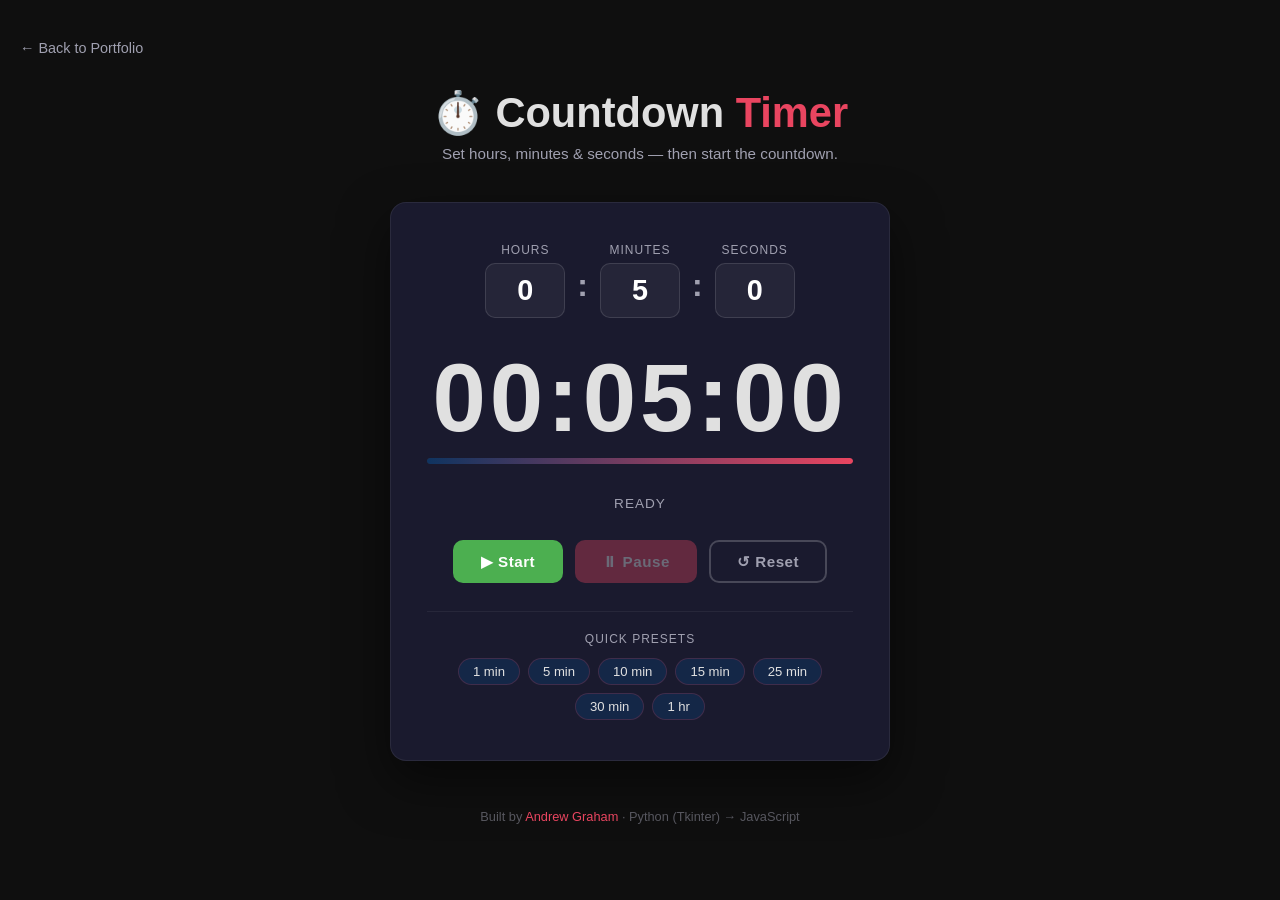
==== static/countdown/index.html @ 60b05079 "Initial commit: Andrew Graham personal portfolio website" ====
<!DOCTYPE html>
<html lang="en">
<head>
  <meta charset="UTF-8" />
  <meta name="viewport" content="width=device-width, initial-scale=1.0" />
  <title>Countdown Timer — Andrew Graham</title>
  <style>
    /* ── Reset & Variables ──────────────────────────────── */
    *, *::before, *::after { box-sizing: border-box; margin: 0; padding: 0; }

    :root {
      --bg:       #0f0f0f;
      --surface:  #1a1a2e;
      --accent:   #e94560;
      --accent2:  #0f3460;
      --text:     #e0e0e0;
      --muted:    #a0a0b0;
      --white:    #ffffff;
      --green:    #4caf50;
      --radius:   10px;
    }

    html { font-size: 16px; }

    body {
      font-family: 'Segoe UI', Tahoma, Geneva, Verdana, sans-serif;
      background: var(--bg);
      color: var(--text);
      min-height: 100vh;
      display: flex;
      flex-direction: column;
      align-items: center;
      justify-content: flex-start;
      padding: 40px 20px 60px;
    }

    /* ── Back link ─────────────────────────────────────── */
    .back-link {
      align-self: flex-start;
      color: var(--muted);
      font-size: 0.9rem;
      text-decoration: none;
      margin-bottom: 32px;
      display: flex;
      align-items: center;
      gap: 6px;
      transition: color 0.25s ease;
    }
    .back-link:hover { color: var(--accent); }

    /* ── Header ────────────────────────────────────────── */
    .app-header {
      text-align: center;
      margin-bottom: 40px;
    }
    .app-header h1 {
      font-size: clamp(1.8rem, 4vw, 2.6rem);
      font-weight: 800;
      margin-bottom: 8px;
    }
    .app-header h1 span { color: var(--accent); }
    .app-header p { color: var(--muted); font-size: 0.95rem; }

    /* ── Card ──────────────────────────────────────────── */
    .timer-card {
      background: var(--surface);
      border: 1px solid rgba(255,255,255,0.07);
      border-radius: 16px;
      padding: 40px 36px;
      width: 100%;
      max-width: 500px;
      box-shadow: 0 20px 50px rgba(0,0,0,0.5);
    }

    /* ── Input row ─────────────────────────────────────── */
    .input-row {
      display: flex;
      gap: 12px;
      justify-content: center;
      margin-bottom: 32px;
    }

    .time-field {
      display: flex;
      flex-direction: column;
      align-items: center;
      gap: 6px;
    }

    .time-field label {
      font-size: 0.75rem;
      text-transform: uppercase;
      letter-spacing: 1px;
      color: var(--muted);
    }

    .time-field input {
      width: 80px;
      text-align: center;
      font-size: 1.8rem;
      font-weight: 700;
      color: var(--white);
      background: rgba(255,255,255,0.05);
      border: 1px solid rgba(255,255,255,0.12);
      border-radius: var(--radius);
      padding: 10px 6px;
      outline: none;
      transition: border-color 0.25s ease;
      -moz-appearance: textfield;
    }
    .time-field input::-webkit-inner-spin-button,
    .time-field input::-webkit-outer-spin-button { display: none; }
    .time-field input:focus { border-color: var(--accent); }
    .time-field input:disabled {
      opacity: 0.5;
      cursor: not-allowed;
    }

    .colon {
      font-size: 2rem;
      font-weight: 700;
      color: var(--muted);
      align-self: flex-end;
      padding-bottom: 14px;
    }

    /* ── Display ───────────────────────────────────────── */
    .timer-display {
      text-align: center;
      font-size: clamp(3.5rem, 14vw, 6rem);
      font-weight: 800;
      letter-spacing: 0.04em;
      font-variant-numeric: tabular-nums;
      margin-bottom: 12px;
      transition: color 0.4s ease;
      line-height: 1;
    }
    .timer-display.running { color: var(--green); }
    .timer-display.paused  { color: var(--accent); }
    .timer-display.done    { color: var(--accent); animation: pulse 0.8s ease infinite alternate; }

    @keyframes pulse {
      from { opacity: 1; }
      to   { opacity: 0.4; }
    }

    /* Progress bar */
    .progress-wrap {
      background: rgba(255,255,255,0.06);
      border-radius: 4px;
      height: 6px;
      margin-bottom: 32px;
      overflow: hidden;
    }
    .progress-bar {
      height: 100%;
      background: linear-gradient(to right, var(--accent2), var(--accent));
      border-radius: 4px;
      transition: width 0.5s linear;
      width: 100%;
    }

    /* ── Status label ──────────────────────────────────── */
    .status-label {
      text-align: center;
      font-size: 0.85rem;
      color: var(--muted);
      letter-spacing: 1px;
      text-transform: uppercase;
      margin-bottom: 28px;
      min-height: 1.2em;
    }

    /* ── Controls ──────────────────────────────────────── */
    .controls {
      display: flex;
      gap: 12px;
      justify-content: center;
    }

    .btn {
      padding: 0.65rem 1.6rem;
      border-radius: var(--radius);
      border: 2px solid transparent;
      font-size: 0.95rem;
      font-weight: 700;
      cursor: pointer;
      transition: transform 0.2s ease, opacity 0.2s ease;
      letter-spacing: 0.5px;
    }
    .btn:hover:not(:disabled) { transform: translateY(-2px); opacity: 0.88; }
    .btn:disabled { opacity: 0.35; cursor: not-allowed; transform: none; }

    .btn-start  { background: var(--green);   color: var(--white); }
    .btn-pause  { background: var(--accent);  color: var(--white); }
    .btn-reset  { background: transparent; border-color: rgba(255,255,255,0.2); color: var(--muted); }
    .btn-reset:hover:not(:disabled) { border-color: var(--accent); color: var(--accent); }

    /* ── Presets ───────────────────────────────────────── */
    .presets {
      margin-top: 28px;
      border-top: 1px solid rgba(255,255,255,0.06);
      padding-top: 20px;
    }
    .presets-label {
      text-align: center;
      font-size: 0.75rem;
      color: var(--muted);
      text-transform: uppercase;
      letter-spacing: 1px;
      margin-bottom: 12px;
    }
    .preset-btns {
      display: flex;
      flex-wrap: wrap;
      gap: 8px;
      justify-content: center;
    }
    .preset-btn {
      background: rgba(15,52,96,0.5);
      border: 1px solid rgba(233,69,96,0.2);
      color: var(--text);
      font-size: 0.82rem;
      padding: 5px 14px;
      border-radius: 16px;
      cursor: pointer;
      transition: background 0.2s ease, border-color 0.2s ease;
    }
    .preset-btn:hover { background: var(--accent); border-color: var(--accent); color: var(--white); }

    /* ── Alert overlay ─────────────────────────────────── */
    .alert-overlay {
      position: fixed;
      inset: 0;
      background: rgba(0,0,0,0.75);
      display: flex;
      align-items: center;
      justify-content: center;
      z-index: 999;
      opacity: 0;
      pointer-events: none;
      transition: opacity 0.3s ease;
    }
    .alert-overlay.show {
      opacity: 1;
      pointer-events: auto;
    }
    .alert-box {
      background: var(--surface);
      border: 1px solid var(--accent);
      border-radius: 16px;
      padding: 36px 32px;
      text-align: center;
      max-width: 360px;
      width: 90%;
      transform: scale(0.9);
      transition: transform 0.3s ease;
    }
    .alert-overlay.show .alert-box { transform: scale(1); }
    .alert-icon { font-size: 3rem; margin-bottom: 12px; }
    .alert-box h2 { font-size: 1.5rem; margin-bottom: 8px; color: var(--white); }
    .alert-box p  { color: var(--muted); margin-bottom: 20px; }
    .alert-close  { background: var(--accent); color: var(--white); border: none;
                    padding: 10px 28px; border-radius: 8px; font-weight: 700;
                    cursor: pointer; font-size: 0.95rem; }
    .alert-close:hover { opacity: 0.85; }

    /* ── Footer ────────────────────────────────────────── */
    .app-footer {
      margin-top: 48px;
      text-align: center;
      font-size: 0.8rem;
      color: rgba(160,160,176,0.5);
    }
    .app-footer a { color: var(--accent); text-decoration: none; }
    .app-footer a:hover { opacity: 0.8; }
  </style>
</head>
<body>

  <a href="/" class="back-link">← Back to Portfolio</a>

  <header class="app-header">
    <h1>⏱️ Countdown <span>Timer</span></h1>
    <p>Set hours, minutes &amp; seconds — then start the countdown.</p>
  </header>

  <div class="timer-card">

    <!-- Input fields -->
    <div class="input-row">
      <div class="time-field">
        <label for="inputHours">Hours</label>
        <input type="number" id="inputHours" min="0" max="99" value="0" />
      </div>
      <div class="colon">:</div>
      <div class="time-field">
        <label for="inputMinutes">Minutes</label>
        <input type="number" id="inputMinutes" min="0" max="59" value="5" />
      </div>
      <div class="colon">:</div>
      <div class="time-field">
        <label for="inputSeconds">Seconds</label>
        <input type="number" id="inputSeconds" min="0" max="59" value="0" />
      </div>
    </div>

    <!-- Display -->
    <div class="timer-display" id="timerDisplay">00:05:00</div>

    <!-- Progress bar -->
    <div class="progress-wrap">
      <div class="progress-bar" id="progressBar"></div>
    </div>

    <!-- Status -->
    <div class="status-label" id="statusLabel">Ready</div>

    <!-- Controls -->
    <div class="controls">
      <button class="btn btn-start"  id="btnStart">▶ Start</button>
      <button class="btn btn-pause"  id="btnPause"  disabled>⏸ Pause</button>
      <button class="btn btn-reset"  id="btnReset">↺ Reset</button>
    </div>

    <!-- Presets -->
    <div class="presets">
      <div class="presets-label">Quick Presets</div>
      <div class="preset-btns">
        <button class="preset-btn" data-h="0" data-m="1"  data-s="0">1 min</button>
        <button class="preset-btn" data-h="0" data-m="5"  data-s="0">5 min</button>
        <button class="preset-btn" data-h="0" data-m="10" data-s="0">10 min</button>
        <button class="preset-btn" data-h="0" data-m="15" data-s="0">15 min</button>
        <button class="preset-btn" data-h="0" data-m="25" data-s="0">25 min</button>
        <button class="preset-btn" data-h="0" data-m="30" data-s="0">30 min</button>
        <button class="preset-btn" data-h="1" data-m="0"  data-s="0">1 hr</button>
      </div>
    </div>
  </div>

  <!-- Done alert -->
  <div class="alert-overlay" id="alertOverlay">
    <div class="alert-box">
      <div class="alert-icon">✅</div>
      <h2>Time's Up!</h2>
      <p>Your countdown has finished.</p>
      <button class="alert-close" id="alertClose">Dismiss</button>
    </div>
  </div>

  <footer class="app-footer">
    Built by <a href="/">Andrew Graham</a> · Python (Tkinter) → JavaScript
  </footer>

  <script>
    'use strict';

    /* ── DOM refs ──────────────────────────────────────── */
    const inputH    = document.getElementById('inputHours');
    const inputM    = document.getElementById('inputMinutes');
    const inputS    = document.getElementById('inputSeconds');
    const display   = document.getElementById('timerDisplay');
    const progress  = document.getElementById('progressBar');
    const status    = document.getElementById('statusLabel');
    const btnStart  = document.getElementById('btnStart');
    const btnPause  = document.getElementById('btnPause');
    const btnReset  = document.getElementById('btnReset');
    const overlay   = document.getElementById('alertOverlay');
    const alertClose = document.getElementById('alertClose');

    /* ── State ─────────────────────────────────────────── */
    let totalSeconds  = 0;   // original total for progress calculation
    let remaining     = 0;   // seconds left
    let timerId       = null;
    let running       = false;

    /* ── Helpers ───────────────────────────────────────── */
    function pad(n) { return String(n).padStart(2, '0'); }

    function toSeconds(h, m, s) {
      return (parseInt(h, 10) || 0) * 3600
           + (parseInt(m, 10) || 0) * 60
           + (parseInt(s, 10) || 0);
    }

    function formatTime(secs) {
      const h = Math.floor(secs / 3600);
      const m = Math.floor((secs % 3600) / 60);
      const s = secs % 60;
      return `${pad(h)}:${pad(m)}:${pad(s)}`;
    }

    function updateDisplay() {
      display.textContent = formatTime(remaining);
      const pct = totalSeconds > 0 ? (remaining / totalSeconds) * 100 : 100;
      progress.style.width = pct + '%';
    }

    function setInputsDisabled(disabled) {
      inputH.disabled = disabled;
      inputM.disabled = disabled;
      inputS.disabled = disabled;
    }

    function setStatus(msg, cls) {
      status.textContent = msg;
      display.className  = 'timer-display ' + (cls || '');
    }

    /* ── Timer tick ────────────────────────────────────── */
    function tick() {
      if (remaining <= 0) {
        clearInterval(timerId);
        timerId = null;
        running = false;
        remaining = 0;
        updateDisplay();
        setStatus('Time\'s Up! 🎉', 'done');
        btnStart.disabled = true;
        btnPause.disabled = true;
        setInputsDisabled(false);
        showAlert();
        return;
      }
      remaining--;
      updateDisplay();
    }

    /* ── Alert sound — plays frog.mp3 exactly 3 times ─── */
    function playAlertSound() {
      const src   = '/static/sounds/frog.mp3';
      let   plays = 0;

      function playOnce() {
        plays++;
        const audio = new Audio(src);
        audio.volume = 1.0;
        audio.play().catch(err => {
          // Autoplay may be blocked if user hasn't interacted with page yet;
          // the overlay click (Dismiss) will have already unlocked audio by then.
          console.warn('Audio play blocked:', err);
        });
        if (plays < 3) {
          // Wait for this play to finish, then play again
          audio.addEventListener('ended', playOnce, { once: true });
        }
      }

      playOnce();
    }

    /* ── Alert ─────────────────────────────────────────── */
    function showAlert() {
      overlay.classList.add('show');
      playAlertSound();
      // Browser notification (if permitted)
      if ('Notification' in window && Notification.permission === 'granted') {
        new Notification('Countdown Timer', { body: 'Time\'s up!', icon: '' });
      }
    }

    alertClose.addEventListener('click', () => {
      overlay.classList.remove('show');
    });

    /* ── Start ─────────────────────────────────────────── */
    btnStart.addEventListener('click', () => {
      if (!running) {
        if (remaining === 0) {
          // Fresh start — read inputs
          remaining    = toSeconds(inputH.value, inputM.value, inputS.value);
          totalSeconds = remaining;
        }

        if (remaining <= 0) {
          setStatus('Please set a time greater than 0.', '');
          return;
        }

        running = true;
        setInputsDisabled(true);
        btnStart.disabled = true;
        btnPause.disabled = false;
        setStatus('Running…', 'running');

        updateDisplay();
        timerId = setInterval(tick, 1000);

        // Request notification permission
        if ('Notification' in window && Notification.permission === 'default') {
          Notification.requestPermission();
        }
      }
    });

    /* ── Pause / Resume ────────────────────────────────── */
    btnPause.addEventListener('click', () => {
      if (running) {
        // Pause
        clearInterval(timerId);
        timerId = null;
        running = false;
        btnStart.disabled = false;
        btnStart.textContent = '▶ Resume';
        btnPause.disabled = true;
        setStatus('Paused', 'paused');
      }
    });

    /* ── Reset ─────────────────────────────────────────── */
    btnReset.addEventListener('click', () => {
      clearInterval(timerId);
      timerId  = null;
      running  = false;
      remaining    = 0;
      totalSeconds = 0;

      inputH.value = 0;
      inputM.value = 5;
      inputS.value = 0;

      progress.style.width   = '100%';
      display.textContent    = '00:05:00';
      display.className      = 'timer-display';
      status.textContent     = 'Ready';

      btnStart.disabled      = false;
      btnStart.textContent   = '▶ Start';
      btnPause.disabled      = true;

      setInputsDisabled(false);
    });

    /* ── Preset buttons ────────────────────────────────── */
    document.querySelectorAll('.preset-btn').forEach(btn => {
      btn.addEventListener('click', () => {
        if (running) return;          // ignore presets while running

        inputH.value = btn.dataset.h;
        inputM.value = btn.dataset.m;
        inputS.value = btn.dataset.s;

        // Reset display to preset value
        remaining    = 0;
        totalSeconds = 0;
        const secs   = toSeconds(btn.dataset.h, btn.dataset.m, btn.dataset.s);
        display.textContent  = formatTime(secs);
        display.className    = 'timer-display';
        progress.style.width = '100%';
        status.textContent   = 'Ready';
        btnStart.disabled    = false;
        btnStart.textContent = '▶ Start';
        btnPause.disabled    = true;
      });
    });

    /* ── Sync display as user types ────────────────────── */
    [inputH, inputM, inputS].forEach(inp => {
      inp.addEventListener('input', () => {
        if (!running && remaining === 0) {
          const secs = toSeconds(inputH.value, inputM.value, inputS.value);
          display.textContent  = formatTime(secs);
          progress.style.width = '100%';
        }
      });
    });
  </script>
</body>
</html>
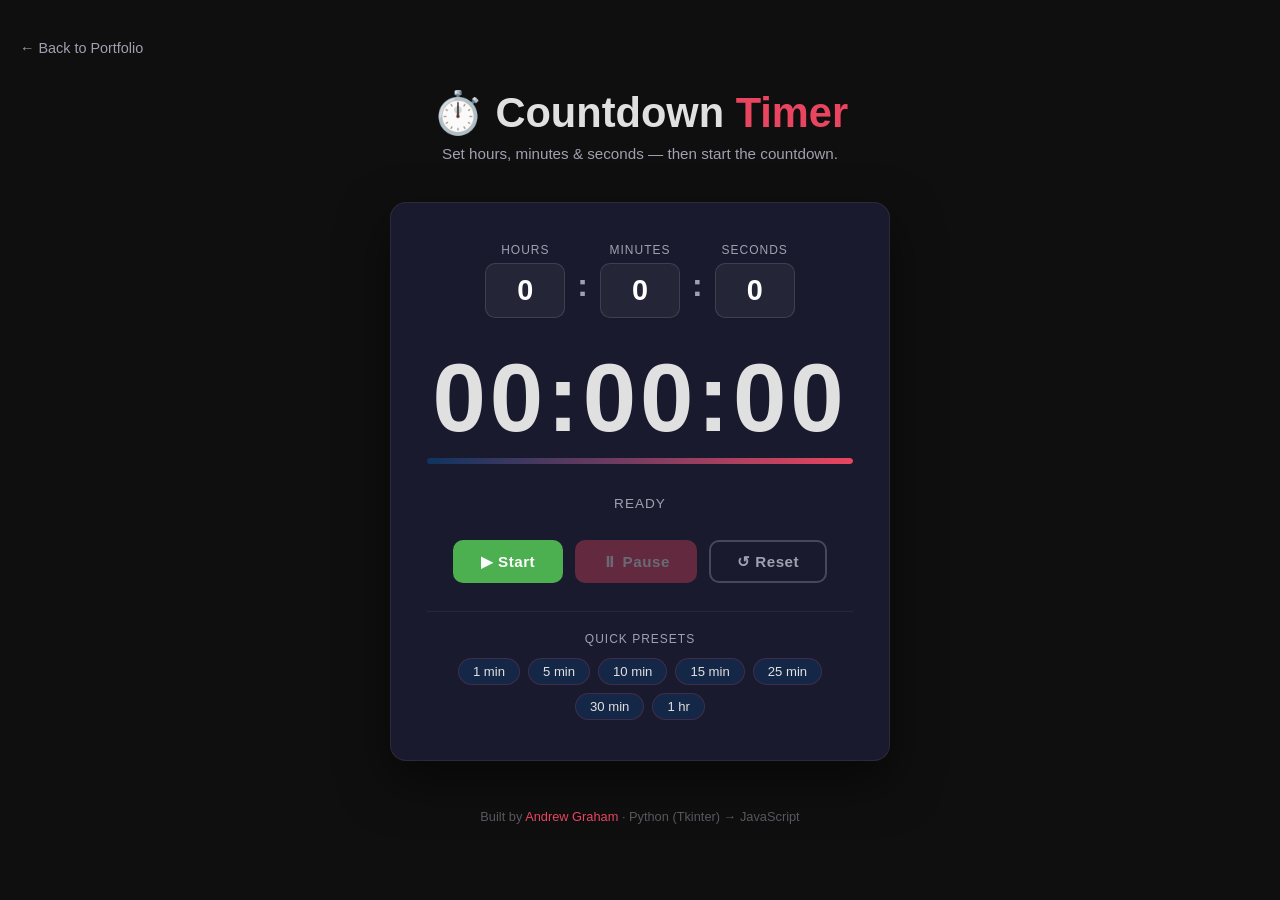
==== commit aaf62ef0: "Updated countdown timer logic to start at 00:00:00" ====
--- a/static/countdown/index.html
+++ b/static/countdown/index.html
@@ -1,26 +1,35 @@
 <!DOCTYPE html>
 <html lang="en">
+
 <head>
   <meta charset="UTF-8" />
   <meta name="viewport" content="width=device-width, initial-scale=1.0" />
   <title>Countdown Timer — Andrew Graham</title>
   <style>
     /* ── Reset & Variables ──────────────────────────────── */
-    *, *::before, *::after { box-sizing: border-box; margin: 0; padding: 0; }
+    *,
+    *::before,
+    *::after {
+      box-sizing: border-box;
+      margin: 0;
+      padding: 0;
+    }
 
     :root {
-      --bg:       #0f0f0f;
-      --surface:  #1a1a2e;
-      --accent:   #e94560;
-      --accent2:  #0f3460;
-      --text:     #e0e0e0;
-      --muted:    #a0a0b0;
-      --white:    #ffffff;
-      --green:    #4caf50;
-      --radius:   10px;
-    }
-
-    html { font-size: 16px; }
+      --bg: #0f0f0f;
+      --surface: #1a1a2e;
+      --accent: #e94560;
+      --accent2: #0f3460;
+      --text: #e0e0e0;
+      --muted: #a0a0b0;
+      --white: #ffffff;
+      --green: #4caf50;
+      --radius: 10px;
+    }
+
+    html {
+      font-size: 16px;
+    }
 
     body {
       font-family: 'Segoe UI', Tahoma, Geneva, Verdana, sans-serif;
@@ -46,30 +55,41 @@
       gap: 6px;
       transition: color 0.25s ease;
     }
-    .back-link:hover { color: var(--accent); }
+
+    .back-link:hover {
+      color: var(--accent);
+    }
 
     /* ── Header ────────────────────────────────────────── */
     .app-header {
       text-align: center;
       margin-bottom: 40px;
     }
+
     .app-header h1 {
       font-size: clamp(1.8rem, 4vw, 2.6rem);
       font-weight: 800;
       margin-bottom: 8px;
     }
-    .app-header h1 span { color: var(--accent); }
-    .app-header p { color: var(--muted); font-size: 0.95rem; }
+
+    .app-header h1 span {
+      color: var(--accent);
+    }
+
+    .app-header p {
+      color: var(--muted);
+      font-size: 0.95rem;
+    }
 
     /* ── Card ──────────────────────────────────────────── */
     .timer-card {
       background: var(--surface);
-      border: 1px solid rgba(255,255,255,0.07);
+      border: 1px solid rgba(255, 255, 255, 0.07);
       border-radius: 16px;
       padding: 40px 36px;
       width: 100%;
       max-width: 500px;
-      box-shadow: 0 20px 50px rgba(0,0,0,0.5);
+      box-shadow: 0 20px 50px rgba(0, 0, 0, 0.5);
     }
 
     /* ── Input row ─────────────────────────────────────── */
@@ -100,17 +120,24 @@
       font-size: 1.8rem;
       font-weight: 700;
       color: var(--white);
-      background: rgba(255,255,255,0.05);
-      border: 1px solid rgba(255,255,255,0.12);
+      background: rgba(255, 255, 255, 0.05);
+      border: 1px solid rgba(255, 255, 255, 0.12);
       border-radius: var(--radius);
       padding: 10px 6px;
       outline: none;
       transition: border-color 0.25s ease;
       -moz-appearance: textfield;
     }
+
     .time-field input::-webkit-inner-spin-button,
-    .time-field input::-webkit-outer-spin-button { display: none; }
-    .time-field input:focus { border-color: var(--accent); }
+    .time-field input::-webkit-outer-spin-button {
+      display: none;
+    }
+
+    .time-field input:focus {
+      border-color: var(--accent);
+    }
+
     .time-field input:disabled {
       opacity: 0.5;
       cursor: not-allowed;
@@ -135,23 +162,39 @@
       transition: color 0.4s ease;
       line-height: 1;
     }
-    .timer-display.running { color: var(--green); }
-    .timer-display.paused  { color: var(--accent); }
-    .timer-display.done    { color: var(--accent); animation: pulse 0.8s ease infinite alternate; }
+
+    .timer-display.running {
+      color: var(--green);
+    }
+
+    .timer-display.paused {
+      color: var(--accent);
+    }
+
+    .timer-display.done {
+      color: var(--accent);
+      animation: pulse 0.8s ease infinite alternate;
+    }
 
     @keyframes pulse {
-      from { opacity: 1; }
-      to   { opacity: 0.4; }
+      from {
+        opacity: 1;
+      }
+
+      to {
+        opacity: 0.4;
+      }
     }
 
     /* Progress bar */
     .progress-wrap {
-      background: rgba(255,255,255,0.06);
+      background: rgba(255, 255, 255, 0.06);
       border-radius: 4px;
       height: 6px;
       margin-bottom: 32px;
       overflow: hidden;
     }
+
     .progress-bar {
       height: 100%;
       background: linear-gradient(to right, var(--accent2), var(--accent));
@@ -188,20 +231,46 @@
       transition: transform 0.2s ease, opacity 0.2s ease;
       letter-spacing: 0.5px;
     }
-    .btn:hover:not(:disabled) { transform: translateY(-2px); opacity: 0.88; }
-    .btn:disabled { opacity: 0.35; cursor: not-allowed; transform: none; }
-
-    .btn-start  { background: var(--green);   color: var(--white); }
-    .btn-pause  { background: var(--accent);  color: var(--white); }
-    .btn-reset  { background: transparent; border-color: rgba(255,255,255,0.2); color: var(--muted); }
-    .btn-reset:hover:not(:disabled) { border-color: var(--accent); color: var(--accent); }
+
+    .btn:hover:not(:disabled) {
+      transform: translateY(-2px);
+      opacity: 0.88;
+    }
+
+    .btn:disabled {
+      opacity: 0.35;
+      cursor: not-allowed;
+      transform: none;
+    }
+
+    .btn-start {
+      background: var(--green);
+      color: var(--white);
+    }
+
+    .btn-pause {
+      background: var(--accent);
+      color: var(--white);
+    }
+
+    .btn-reset {
+      background: transparent;
+      border-color: rgba(255, 255, 255, 0.2);
+      color: var(--muted);
+    }
+
+    .btn-reset:hover:not(:disabled) {
+      border-color: var(--accent);
+      color: var(--accent);
+    }
 
     /* ── Presets ───────────────────────────────────────── */
     .presets {
       margin-top: 28px;
-      border-top: 1px solid rgba(255,255,255,0.06);
+      border-top: 1px solid rgba(255, 255, 255, 0.06);
       padding-top: 20px;
     }
+
     .presets-label {
       text-align: center;
       font-size: 0.75rem;
@@ -210,15 +279,17 @@
       letter-spacing: 1px;
       margin-bottom: 12px;
     }
+
     .preset-btns {
       display: flex;
       flex-wrap: wrap;
       gap: 8px;
       justify-content: center;
     }
+
     .preset-btn {
-      background: rgba(15,52,96,0.5);
-      border: 1px solid rgba(233,69,96,0.2);
+      background: rgba(15, 52, 96, 0.5);
+      border: 1px solid rgba(233, 69, 96, 0.2);
       color: var(--text);
       font-size: 0.82rem;
       padding: 5px 14px;
@@ -226,13 +297,18 @@
       cursor: pointer;
       transition: background 0.2s ease, border-color 0.2s ease;
     }
-    .preset-btn:hover { background: var(--accent); border-color: var(--accent); color: var(--white); }
+
+    .preset-btn:hover {
+      background: var(--accent);
+      border-color: var(--accent);
+      color: var(--white);
+    }
 
     /* ── Alert overlay ─────────────────────────────────── */
     .alert-overlay {
       position: fixed;
       inset: 0;
-      background: rgba(0,0,0,0.75);
+      background: rgba(0, 0, 0, 0.75);
       display: flex;
       align-items: center;
       justify-content: center;
@@ -241,10 +317,12 @@
       pointer-events: none;
       transition: opacity 0.3s ease;
     }
+
     .alert-overlay.show {
       opacity: 1;
       pointer-events: auto;
     }
+
     .alert-box {
       background: var(--surface);
       border: 1px solid var(--accent);
@@ -256,26 +334,61 @@
       transform: scale(0.9);
       transition: transform 0.3s ease;
     }
-    .alert-overlay.show .alert-box { transform: scale(1); }
-    .alert-icon { font-size: 3rem; margin-bottom: 12px; }
-    .alert-box h2 { font-size: 1.5rem; margin-bottom: 8px; color: var(--white); }
-    .alert-box p  { color: var(--muted); margin-bottom: 20px; }
-    .alert-close  { background: var(--accent); color: var(--white); border: none;
-                    padding: 10px 28px; border-radius: 8px; font-weight: 700;
-                    cursor: pointer; font-size: 0.95rem; }
-    .alert-close:hover { opacity: 0.85; }
+
+    .alert-overlay.show .alert-box {
+      transform: scale(1);
+    }
+
+    .alert-icon {
+      font-size: 3rem;
+      margin-bottom: 12px;
+    }
+
+    .alert-box h2 {
+      font-size: 1.5rem;
+      margin-bottom: 8px;
+      color: var(--white);
+    }
+
+    .alert-box p {
+      color: var(--muted);
+      margin-bottom: 20px;
+    }
+
+    .alert-close {
+      background: var(--accent);
+      color: var(--white);
+      border: none;
+      padding: 10px 28px;
+      border-radius: 8px;
+      font-weight: 700;
+      cursor: pointer;
+      font-size: 0.95rem;
+    }
+
+    .alert-close:hover {
+      opacity: 0.85;
+    }
 
     /* ── Footer ────────────────────────────────────────── */
     .app-footer {
       margin-top: 48px;
       text-align: center;
       font-size: 0.8rem;
-      color: rgba(160,160,176,0.5);
-    }
-    .app-footer a { color: var(--accent); text-decoration: none; }
-    .app-footer a:hover { opacity: 0.8; }
+      color: rgba(160, 160, 176, 0.5);
+    }
+
+    .app-footer a {
+      color: var(--accent);
+      text-decoration: none;
+    }
+
+    .app-footer a:hover {
+      opacity: 0.8;
+    }
   </style>
 </head>
+
 <body>
 
   <a href="/" class="back-link">← Back to Portfolio</a>
@@ -296,7 +409,7 @@
       <div class="colon">:</div>
       <div class="time-field">
         <label for="inputMinutes">Minutes</label>
-        <input type="number" id="inputMinutes" min="0" max="59" value="5" />
+        <input type="number" id="inputMinutes" min="0" max="59" value="0" />
       </div>
       <div class="colon">:</div>
       <div class="time-field">
@@ -306,7 +419,7 @@
     </div>
 
     <!-- Display -->
-    <div class="timer-display" id="timerDisplay">00:05:00</div>
+    <div class="timer-display" id="timerDisplay">00:00:00</div>
 
     <!-- Progress bar -->
     <div class="progress-wrap">
@@ -318,22 +431,22 @@
 
     <!-- Controls -->
     <div class="controls">
-      <button class="btn btn-start"  id="btnStart">▶ Start</button>
-      <button class="btn btn-pause"  id="btnPause"  disabled>⏸ Pause</button>
-      <button class="btn btn-reset"  id="btnReset">↺ Reset</button>
+      <button class="btn btn-start" id="btnStart">▶ Start</button>
+      <button class="btn btn-pause" id="btnPause" disabled>⏸ Pause</button>
+      <button class="btn btn-reset" id="btnReset">↺ Reset</button>
     </div>
 
     <!-- Presets -->
     <div class="presets">
       <div class="presets-label">Quick Presets</div>
       <div class="preset-btns">
-        <button class="preset-btn" data-h="0" data-m="1"  data-s="0">1 min</button>
-        <button class="preset-btn" data-h="0" data-m="5"  data-s="0">5 min</button>
+        <button class="preset-btn" data-h="0" data-m="1" data-s="0">1 min</button>
+        <button class="preset-btn" data-h="0" data-m="5" data-s="0">5 min</button>
         <button class="preset-btn" data-h="0" data-m="10" data-s="0">10 min</button>
         <button class="preset-btn" data-h="0" data-m="15" data-s="0">15 min</button>
         <button class="preset-btn" data-h="0" data-m="25" data-s="0">25 min</button>
         <button class="preset-btn" data-h="0" data-m="30" data-s="0">30 min</button>
-        <button class="preset-btn" data-h="1" data-m="0"  data-s="0">1 hr</button>
+        <button class="preset-btn" data-h="1" data-m="0" data-s="0">1 hr</button>
       </div>
     </div>
   </div>
@@ -356,31 +469,31 @@
     'use strict';
 
     /* ── DOM refs ──────────────────────────────────────── */
-    const inputH    = document.getElementById('inputHours');
-    const inputM    = document.getElementById('inputMinutes');
-    const inputS    = document.getElementById('inputSeconds');
-    const display   = document.getElementById('timerDisplay');
-    const progress  = document.getElementById('progressBar');
-    const status    = document.getElementById('statusLabel');
-    const btnStart  = document.getElementById('btnStart');
-    const btnPause  = document.getElementById('btnPause');
-    const btnReset  = document.getElementById('btnReset');
-    const overlay   = document.getElementById('alertOverlay');
+    const inputH = document.getElementById('inputHours');
+    const inputM = document.getElementById('inputMinutes');
+    const inputS = document.getElementById('inputSeconds');
+    const display = document.getElementById('timerDisplay');
+    const progress = document.getElementById('progressBar');
+    const status = document.getElementById('statusLabel');
+    const btnStart = document.getElementById('btnStart');
+    const btnPause = document.getElementById('btnPause');
+    const btnReset = document.getElementById('btnReset');
+    const overlay = document.getElementById('alertOverlay');
     const alertClose = document.getElementById('alertClose');
 
     /* ── State ─────────────────────────────────────────── */
-    let totalSeconds  = 0;   // original total for progress calculation
-    let remaining     = 0;   // seconds left
-    let timerId       = null;
-    let running       = false;
+    let totalSeconds = 0;   // original total for progress calculation
+    let remaining = 0;   // seconds left
+    let timerId = null;
+    let running = false;
 
     /* ── Helpers ───────────────────────────────────────── */
     function pad(n) { return String(n).padStart(2, '0'); }
 
     function toSeconds(h, m, s) {
       return (parseInt(h, 10) || 0) * 3600
-           + (parseInt(m, 10) || 0) * 60
-           + (parseInt(s, 10) || 0);
+        + (parseInt(m, 10) || 0) * 60
+        + (parseInt(s, 10) || 0);
     }
 
     function formatTime(secs) {
@@ -404,7 +517,7 @@
 
     function setStatus(msg, cls) {
       status.textContent = msg;
-      display.className  = 'timer-display ' + (cls || '');
+      display.className = 'timer-display ' + (cls || '');
     }
 
     /* ── Timer tick ────────────────────────────────────── */
@@ -428,8 +541,8 @@
 
     /* ── Alert sound — plays frog.mp3 exactly 3 times ─── */
     function playAlertSound() {
-      const src   = '/static/sounds/frog.mp3';
-      let   plays = 0;
+      const src = '/static/sounds/frog.mp3';
+      let plays = 0;
 
       function playOnce() {
         plays++;
@@ -468,7 +581,7 @@
       if (!running) {
         if (remaining === 0) {
           // Fresh start — read inputs
-          remaining    = toSeconds(inputH.value, inputM.value, inputS.value);
+          remaining = toSeconds(inputH.value, inputM.value, inputS.value);
           totalSeconds = remaining;
         }
 
@@ -510,23 +623,23 @@
     /* ── Reset ─────────────────────────────────────────── */
     btnReset.addEventListener('click', () => {
       clearInterval(timerId);
-      timerId  = null;
-      running  = false;
-      remaining    = 0;
+      timerId = null;
+      running = false;
+      remaining = 0;
       totalSeconds = 0;
 
       inputH.value = 0;
-      inputM.value = 5;
+      inputM.value = 0;
       inputS.value = 0;
 
-      progress.style.width   = '100%';
-      display.textContent    = '00:05:00';
-      display.className      = 'timer-display';
-      status.textContent     = 'Ready';
-
-      btnStart.disabled      = false;
-      btnStart.textContent   = '▶ Start';
-      btnPause.disabled      = true;
+      progress.style.width = '100%';
+      display.textContent = '00:00:00';
+      display.className = 'timer-display';
+      status.textContent = 'Ready';
+
+      btnStart.disabled = false;
+      btnStart.textContent = '▶ Start';
+      btnPause.disabled = true;
 
       setInputsDisabled(false);
     });
@@ -541,16 +654,16 @@
         inputS.value = btn.dataset.s;
 
         // Reset display to preset value
-        remaining    = 0;
+        remaining = 0;
         totalSeconds = 0;
-        const secs   = toSeconds(btn.dataset.h, btn.dataset.m, btn.dataset.s);
-        display.textContent  = formatTime(secs);
-        display.className    = 'timer-display';
+        const secs = toSeconds(btn.dataset.h, btn.dataset.m, btn.dataset.s);
+        display.textContent = formatTime(secs);
+        display.className = 'timer-display';
         progress.style.width = '100%';
-        status.textContent   = 'Ready';
-        btnStart.disabled    = false;
+        status.textContent = 'Ready';
+        btnStart.disabled = false;
         btnStart.textContent = '▶ Start';
-        btnPause.disabled    = true;
+        btnPause.disabled = true;
       });
     });
 
@@ -559,11 +672,12 @@
       inp.addEventListener('input', () => {
         if (!running && remaining === 0) {
           const secs = toSeconds(inputH.value, inputM.value, inputS.value);
-          display.textContent  = formatTime(secs);
+          display.textContent = formatTime(secs);
           progress.style.width = '100%';
         }
       });
     });
   </script>
 </body>
+
 </html>
